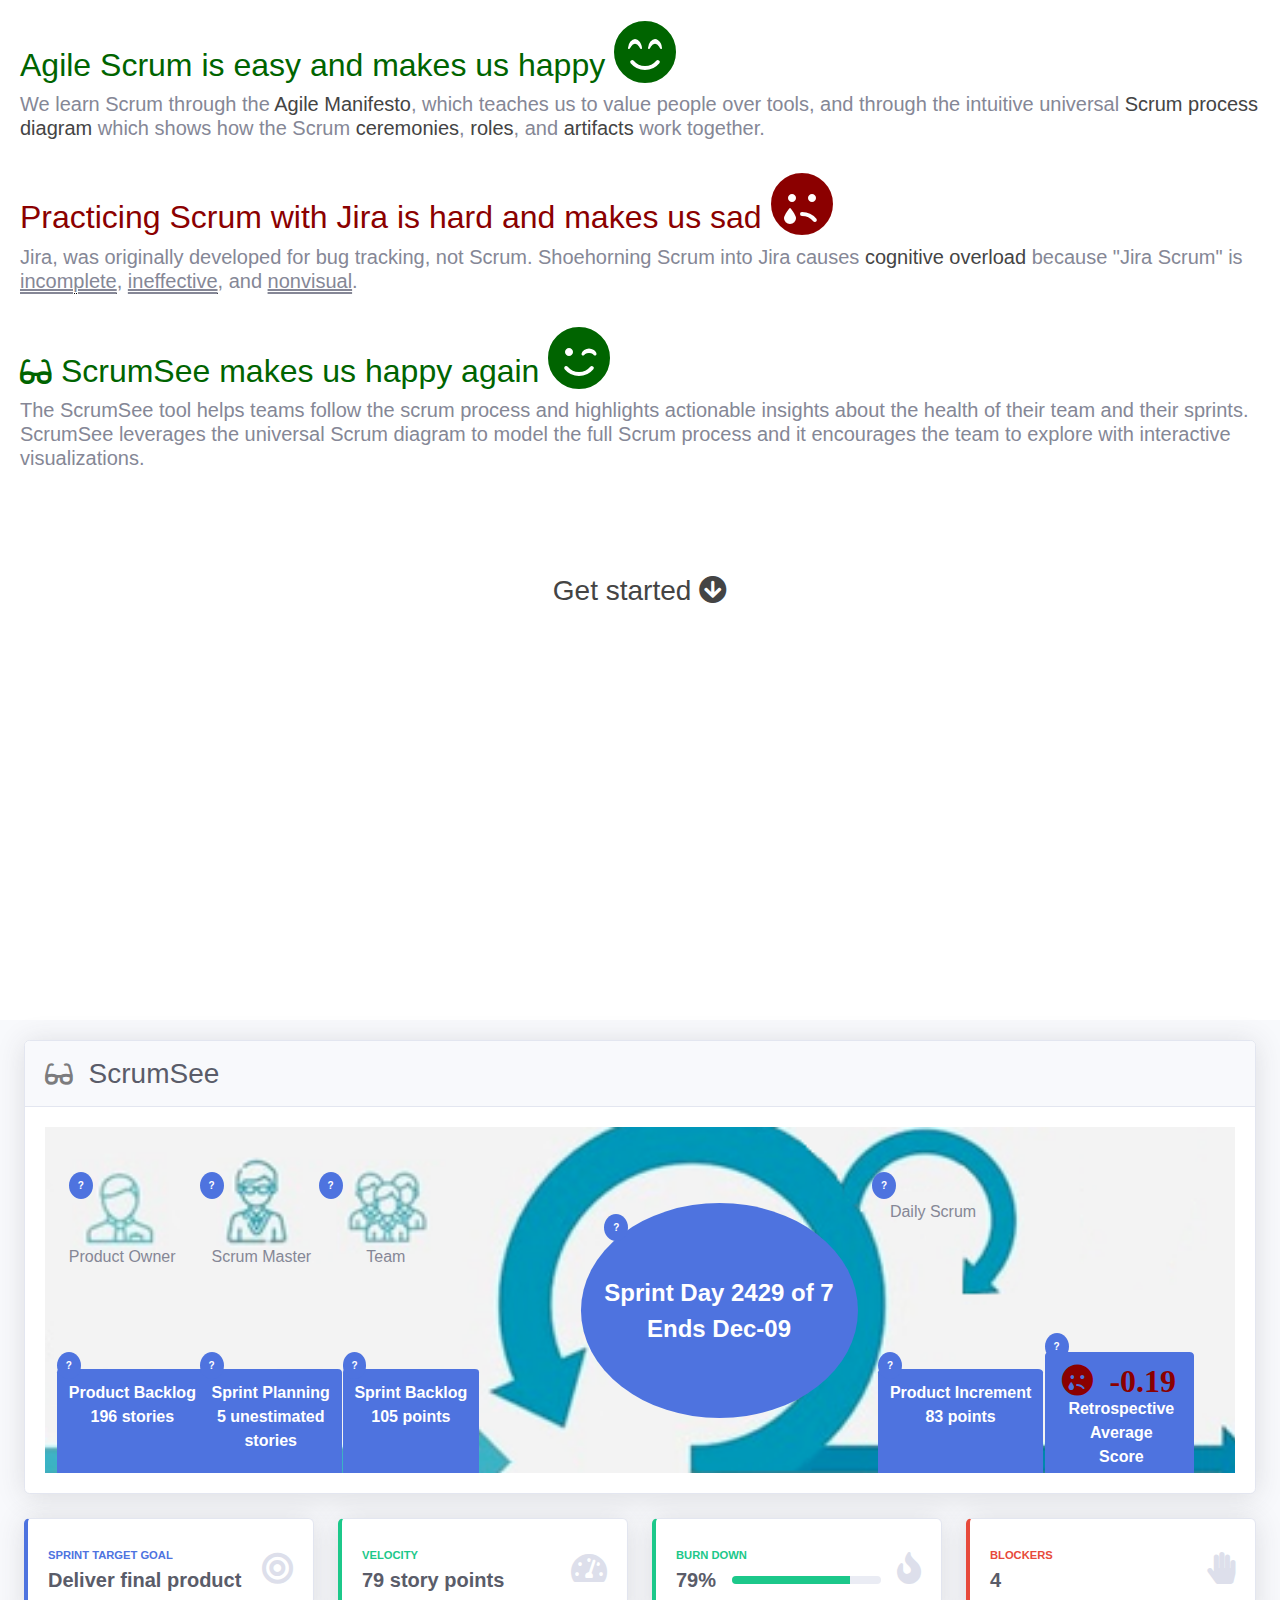
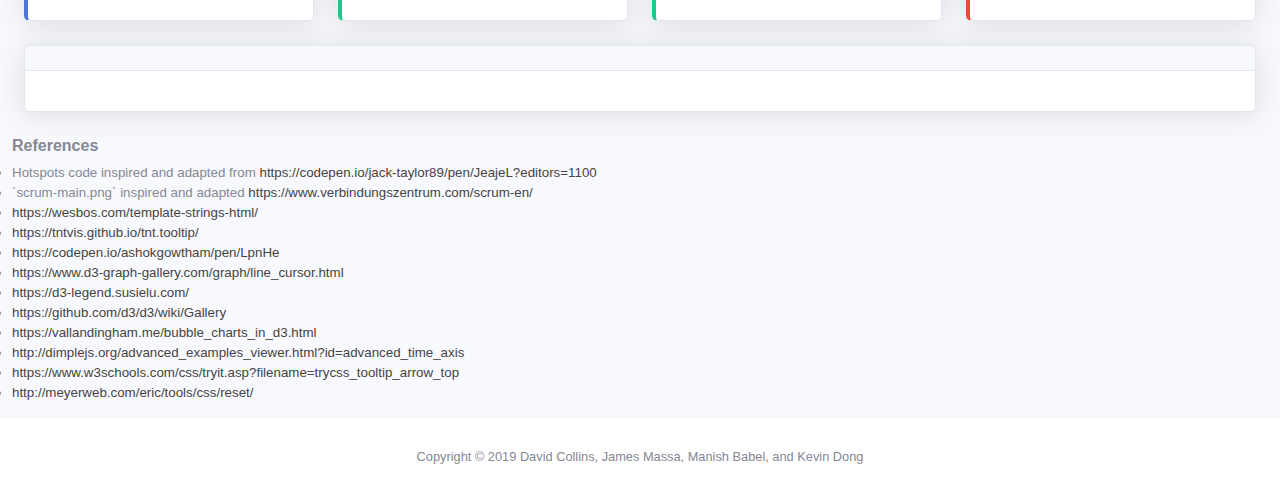
==== index.html @ c8fe5f63 "Added links to Find Out More pages" ====
<!DOCTYPE html>
<html lang="en">

<head>

  <meta charset="utf-8">
  <meta http-equiv="X-UA-Compatible" content="IE=edge">
  <meta name="viewport" content="width=device-width, initial-scale=1, shrink-to-fit=no">
  <meta name="description" content="">
  <meta name="author" content="">

  <title>ScrumSee</title>
  <link rel="icon" href="img/favicon.ico">
  <!-- Custom fonts for this template-->
  <link href="css/all.min.css" rel="stylesheet" type="text/css">
  <link href="https://fonts.googleapis.com/css?family=Nunito:200,200i,300,300i,400,400i,600,600i,700,700i,800,800i,900,900i" rel="stylesheet">
  <link href="css/reset.css" rel="stylesheet">

  <!-- Custom styles for this template-->
  <link href="css/jira-dashboard.min.css" rel="stylesheet">
  <link href="css/hotspots.css" rel="stylesheet">
  <link href="css/style.css" rel="stylesheet">
  <link rel="stylesheet" href="css/tnt.tooltip.css">

</head>

<body id="page-top">

  <!-- Page Wrapper -->
  <div id="wrapper">

    <!-- Content Wrapper -->
    <div id="content-wrapper" class="d-flex flex-column">

      <!-- Main Content -->
      <main id="content">

        <header id="overview">
          <h2 style="color:darkgreen">
            Agile Scrum is easy and makes us happy
            <i class="fas fa-smile-beam fa-2x" ></i>
          </h2>
          <h5>
            We learn Scrum through the <a href="https://agilemanifesto.org/">Agile Manifesto</a>,
            which teaches us to value people over tools,
            and through the intuitive universal <a href="https://www.visual-paradigm.com/tutorials/agile-tutorial/">Scrum process diagram</a>
            which shows how the Scrum <a href="https://thedigitalprojectmanager.com/scrum-ceremonies-made-simple/"> ceremonies</a>,
            <a href="https://www.visual-paradigm.com/scrum/what-are-the-three-scrum-roles/"> roles</a>, and
            <a href="https://www.tutorialspoint.com/scrum/scrum_artifacts.htm"> artifacts</a> work together.
          </h5>
          <br>

          <h2 style="color:darkred">
            Practicing Scrum with Jira is hard and makes us sad
            <i class="fas fa-sad-tear fa-2x"></i>
          </h2>
          <h5>
            Jira, was originally developed for bug tracking, not Scrum.  Shoehorning Scrum into Jira causes <a href="https://medium.com/@jiajingguo/how-is-data-visualization-influenced-by-our-cognitive-processes-281d8486abfe"> cognitive overload</a>
            because "Jira Scrum" is
            <i class ="doubleUnderline w3-tooltip">incomplete
              <span class="w3-tooltiptext">Jira partially models the Scrum process but omits
              support for major Scrum ceremonies such as the retrospective, showcase, and estimation poker.</span>
            </i>,
            <i class ="doubleUnderline w3-tooltip">ineffective
              <span class="w3-tooltiptext">
              Jira doesn't ground us in the universal Scrum diagram so we must mentally map
              the missing diagram to Jira, filling in Scrum ceremonies not included in Jira.
              </span>
            </i>, and
            <i class ="doubleUnderline w3-tooltip">nonvisual
              <span class="w3-tooltiptext">
                Jira relies heavily on text.  Visualizations are in a separate section
                outside the daily flow so many teams don't use them.  Moreover, the visualizations do not provide
                direct insights, i.e., Jira is better at the "what" than the "so what"
              </span>
            </i>.
          </h5>
          <br>
          <h2 style="color:darkgreen">
            <i class="fas fa-glasses fa-sm "></i>
            ScrumSee makes us happy again
            <i id="happy-again" class="fas fa-smile-wink fa-2x"></i>
          </h2>

          <h5>
            The ScrumSee tool helps teams follow the scrum process and
            highlights actionable insights about the health of their team and their sprints.
            ScrumSee leverages the universal Scrum diagram to model the full
            Scrum process and it encourages the team to explore with interactive visualizations.
          </h5>

          <br><br><br><br>
          <div id="goto-scrumsee">
            <h3>
                <a href="#scrumsee" >Get started <i class="fas fa-arrow-circle-down"></i></a>
            </h3>
          </div>
          <br><br><br><br><br><br><br><br><br><br><br><br><br><br><br><br>



        </header>

        <!-- Begin Page Content -->
        <div class="container-fluid">

          <div class="row">

            <!-- Scrum Process -->
            <div id="scrumsee" class="col-xl-12 col-lg-12">
              <div class="card shadow mb-4">
                <!-- Card Header - Dropdown -->
                <div class="card-header py-3 d-flex flex-row align-items-center justify-content-start">
                  <h1 class="h3 mb-0 text-gray-800">
                    <i class="fas fa-glasses fa-sm text-black-50"></i>&nbsp ScrumSee
                  </h1>
                  </div>
                <!-- Card Body -->
                <div class="card-body">
                  <div class="img-container">
                    <input type="checkbox" class="input" id="input-product-backlog" name="inputs">
                    <input type="checkbox" class="input-help" id="input-product-backlog-desc" name="inputs">
                    <input type="checkbox" class="input" id="input-sprint-backlog" name="inputs">
                    <input type="checkbox" class="input-help" id="input-sprint-backlog-desc" name="inputs">
                    <input type="checkbox" class="input" id="input-product-increment" name="inputs">
                    <input type="checkbox" class="input-help" id="input-product-increment-desc" name="inputs">
                    <input type="checkbox" class="input-help" id="input-po" name="inputs">
                    <input type="checkbox" class="input-help" id="input-sm" name="inputs">
                    <input type="checkbox" class="input-help" id="input-tm" name="inputs">
                    <input type="checkbox" class="input-help" id="input-daily-scrum" name="inputs">
                    <input type="checkbox" class="input-help" id="input-showcase" name="inputs">
                    <input type="checkbox" class="input-help" id="input-retrospective-desc" name="inputs">
                    <input type="checkbox" class="input" id="input-retrospective" name="inputs">
                    <input type="checkbox" class="input" id="input-sprint" name="inputs">
                    <input type="checkbox" class="input-help" id="input-sprint-desc" name="inputs">
                    <input type="checkbox" class="input" id="input-sprint-planning" name="inputs">
                    <input type="checkbox" class="input-help" id="input-sprint-planning-desc" name="inputs">
                    <span id="daily-scrum">Daily Scrum</span>
                    <span id="product-owner">Product Owner</span>
                    <span id="scrum-master">Scrum Master</span>
                    <span id="team">Team</span>
                    <label for="input-product-backlog">
                      <span id="b-product-backlog" class="button">
                        <i class="far fa-external-link-alt"></i>
                      </span>
                    </label>
                    <label for="input-product-backlog-desc">
                      <span id="b-product-backlog-desc" class="help">?</span>
                    </label>
                    <label for="input-sprint-backlog">
                      <span id="b-sprint-backlog" class="button">
                      </span>
                    </label>
                    <label for="input-sprint-backlog-desc">
                      <span id="b-sprint-backlog-desc" class="help">?</span>
                    </label>
                    <label for="input-product-increment">
                      <span id="b-product-increment" class="button">
                        <i class="far fa-external-link-alt"></i>
                      </span>
                    </label>
                    <label for="input-product-increment-desc">
                      <span id="b-product-increment-desc" class="help">?</span>
                    </label>
                    <label for="input-po">
                      <span id="b-po" class="help">?</span>
                    </label>
                    <label for="input-sm">
                      <span id="b-sm" class="help">?</span>
                    </label>
                    <label for="input-tm">
                      <span id="b-tm" class="help">?</span>
                    </label>
                    <label for="input-daily-scrum">
                      <span id="b-daily-scrum" class="help">?</span>
                    </label>
<!--                    <label for="input-showcase">-->
<!--                      <span id="b-showcase" class="help">?</span>-->
<!--                    </label>-->
                    <label for="input-retrospective-desc">
                      <span id="b-retrospective-desc" class="help">?</span>
                    </label>
                    <label for="input-retrospective">
                      <span id="b-retrospective" class="button fas fa-1x">&nbsp&nbsp</span>
                      <span id="retrospective-title">Retrospective Average Score</span>
                    </label>
                    <label for="input-sprint">
                      <span id="b-sprint" class="button" style="text-align: center">
                      </span>
                    </label>
                    <label for="input-sprint-desc">
                      <span id="b-sprint-desc" class="help">?</span>
                    </label>
                    <label for="input-sprint-planning">
                      <span id="b-sprint-planning" class="button"></span>
                    </label>
                    <label for="input-sprint-planning-desc">
                      <span id="b-sprint-planning-desc" class="help">?</span>
                    </label>
                    <div id="content-product-backlog-desc" class="content">
                      <div style="text-align: right;">
                        <label for="input-product-backlog-desc" class="cross">X</label>
                      </div>
                      <h1>Product Backlog</h1>
                      <p class="bodyCopy"></p>
                      <a href="https://www.agilealliance.org/glossary/backlog/" class="cta">Find out more</a>
                    </div>
                    <div id="content-sprint-backlog-desc" class="content">
                      <div style="text-align: right;">
                        <label for="input-sprint-backlog-desc" class="cross">X</label>
                      </div>
                      <h1>Sprint Backlog</h1>
                      <p class="bodyCopy"></p>
                      <a href="https://www.agilealliance.org/glossary/sprint-backlog/" class="cta">Find out more</a>
                    </div>
                    <div id="content-product-increment-desc" class="content">
                      <div style="text-align: right;">
                        <label for="input-product-increment-desc" class="cross">X</label>
                      </div>
                      <h1>Product Increment</h1>
                      <p class="bodyCopy"></p>
                      <a href="https://www.scrum.org/resources/what-is-an-increment" class="cta">Find out more</a>
                    </div>
                    <div id="content-po" class="content">
                      <div style="text-align: right;">
                        <label for="input-po" class="cross">X</label>
                      </div>
                      <h1>Product Owner</h1>
                      <p class="bodyCopy"></p>
                      <a href="https://www.agilealliance.org/glossary/product-owner/" class="cta">Find out more</a>
                    </div>
                    <div id="content-sm" class="content">
                      <div style="text-align: right;">
                        <label for="input-sm" class="cross">X</label>
                      </div>
                      <h1>Scrum Master</h1>
                      <p class="bodyCopy"></p>
                      <a href="https://www.agilealliance.org/glossary/scrum-master/" class="cta">Find out more</a>
                    </div>
                    <div id="content-tm" class="content">
                      <div style="text-align: right;">
                        <label for="input-tm" class="cross">X</label>
                      </div>
                      <h1>Team</h1>
                      <p class="bodyCopy"></p>
                      <a href="https://www.agilealliance.org/glossary/team/" class="cta">Find out more</a>
                    </div>
                    <div id="content-daily-scrum" class="content">
                      <div style="text-align: right">
                        <label for="input-daily-scrum" class="cross">X</label>
                      </div>
                      <h1>Daily Scrum</h1>
                      <p class="bodyCopy"></p>
                      <a href="https://www.scrum.org/resources/what-is-a-daily-scrum" class="cta">Find out more</a>
                    </div>
                    <div id="content-showcase" class="content">
                      <div style="text-align: right;">
                        <label for="input-showcase" class="cross">X</label>
                      </div>
                      <h1>Showcase</h1>
                      <p class="bodyCopy"></p>
                      <a href="https://www.agilealliance.org/glossary/showcase/" class="cta">Find out more</a>
                    </div>
                    <div id="content-retrospective-desc" class="content">
                      <div style="text-align: right;">
                        <label for="input-retrospective-desc" class="cross">X</label>
                      </div>
                      <h1>Retrospective</h1>
                      <p class="bodyCopy"></p>
                      <a href="https://www.agilealliance.org/glossary/heartbeatretro/" class="cta">Find out more</a>
                    </div>
                    <div id="content-sprint-desc" class="content">
                      <div style="text-align: right;">
                        <label for="input-sprint-desc" class="cross">X</label>
                      </div>
                      <h1>Sprint</h1>
                      <p class="bodyCopy"></p>
                      <a href="https://www.scrum.org/resources/what-is-a-sprint-in-scrum" class="cta">Find out more</a>
                    </div>
                    <div id="content-sprint-planning-desc" class="content">
                      <div style="text-align: right;">
                        <label for="input-sprint-planning-desc" class="cross">X</label>
                      </div>
                      <h1>Sprint Planning</h1>
                      <p class="bodyCopy"></p>
                      <a href="https://www.agilealliance.org/glossary/sprint-planning/" class="cta">Find out more</a>
                    </div>
                  </div>
                </div>
              </div>
            </div>
        </div>

          <!-- Content Row -->

          <!-- Content Row -->
          <div class="row">

            <!-- Goal Card -->
            <div class="col-xl-3 col-md-3 mb-4">
              <div class="card border-left-primary shadow h-100 py-2">
                <div class="card-body">
                  <div class="row no-gutters align-items-center">
                    <div class="col mr-2">

                      <div class="text-xs font-weight-bold text-primary text-uppercase mb-1">Sprint Target Goal</div>
                      <div id="sprint-goal" class="h5 mb-0 font-weight-bold text-gray-800"></div>
                    </div>
                    <div class="col-auto">
                      <i class="fas fa-bullseye fa-2x text-gray-300"></i>
                    </div>
                  </div>
                </div>
              </div>
            </div>

            <!-- Velocity Card -->
            <div id="velocity-card" class="col-xl-3 col-md-3 mb-4">
              <div class="card border-left-success shadow h-100 py-2">
                <div class="card-body">
                  <div class="row no-gutters align-items-center">
                    <div class="col mr-2">
                      <div class="text-xs font-weight-bold text-success text-uppercase mb-1">Velocity</div>
                      <div id="scrum-velocity" class="h5 mb-0 font-weight-bold text-gray-800">story points</div>
                    </div>
                    <div class="col-auto">
                      <i class="fas fa-tachometer-alt fa-2x text-gray-300"></i>
                    </div>
                  </div>
                </div>
              </div>
              </a>
            </div>

            <!-- Burn Down Card -->
            <div id="burn-down-card" class="col-xl-3 col-md-3 mb-4">
              <div class="card border-left-success shadow h-100 py-2">
                <div class="card-body">
                  <div class="row no-gutters align-items-center">
                    <div class="col mr-2">
                      <div class="text-xs font-weight-bold text-success text-uppercase mb-1">Burn Down</div>
                      <div class="row no-gutters align-items-center">
                        <div class="col-auto">
                          <div id="scrum-burndown-pct" class="h5 mb-0 mr-3 font-weight-bold text-gray-800"></div>
                        </div>
                        <div class="col">
                          <div class="progress progress-sm mr-2">
                            <div id="burn-down-progress" class="progress-bar bg-success" role="progressbar" style="width: 0" aria-valuenow="50" aria-valuemin="0" aria-valuemax="100"></div>
                          </div>
                        </div>
                      </div>
                    </div>
                    <div class="col-auto">
                      <i class="fas fa-fire fa-2x text-gray-300"></i>
                    </div>
                  </div>
                </div>
              </div>
              </a>
            </div>

            <!-- Blockers Card -->
            <div id="blockers-card" class="col-xl-3 col-md-3 mb-4">
              <div class="card border-left-danger shadow h-100 py-2">
                <div class="card-body">
                  <div class="row no-gutters align-items-center">
                    <div class="col mr-2">
                      <div class="text-xs font-weight-bold text-danger text-uppercase mb-1">Blockers</div>
                      <div id="total-blockers" class="h5 mb-0 font-weight-bold text-gray-800"></div>
                    </div>
                    <div class="col-auto">
                      <i class="fas fa-hand-paper fa-2x text-gray-300"></i>
                    </div>
                  </div>
                </div>
              </div>
              </a>
            </div>
          </div>

          <!-- Content Row -->

          <div class="row">
            <!-- Visualizations -->
            <div class="col-xl-12 col-lg-12">
              <div class="card shadow mb-4">
                <!-- Card Header - Dropdown -->
                <div class="card-header">
                  <div class="row">
                    <div class="col-md-3">
                      <div class="scrum-selector scope-selector" style="display: none">
                        <div class="row">
                          <div class="col-md-1"><label for="sprint-selector">Sprint</label></div>
                          <div class="col-md-11"><select id="sprint-selector" name="sprint-selector"></select></div>
                        </div>
                      </div>
                    </div>
                    <div class="col-md-3">
                      <div class="scrum-selector scope-selector velocity-selector" style="display: none">
                        <div class="row">
                          <div class="col-md-4"><label for="issue-property-selector">Issue Property</label></div>
                          <div class="col-md-8"> <select id="issue-property-selector" name="issue-property-selector">
                            <option value="priorities" selected>Priorities</option>
                            <option value="components">Components</option>
                            <option value="issueType">Issue Type</option>
                          </select></div>
                        </div>
                      </div>
                    </div>
                    <div class="col-md-3">
                      <div class="scrum-selector velocity-selector" style="display: none">
                        <div class="row">
                          <div class="col-md-4"><label for="issue-metric-selector">Issue Metric</label></div>
                          <div class="col-md-8"> <select id="issue-metric-selector" name="issue-metric-selector">
                            <option value="totalStoryPoints" selected>Total Story Points</option>
                            <option value="completedStoryPoints" >Completed Story Points</option>
                            <option value="issueCount">Issue Count</option>
                          </select></div>
                        </div>
                      </div>
                    </div>

                  </div>
                </div>

                <!-- Card Body -->
                <div class="card-body" >
                  <div id="burn-down-chart" class="viz">
                    Burn Down Chart
                  </div>
                  <div id="employee-chart" class="viz"></div>
                  <div id="velocity-chart" class="viz"></div>
                  <div id="retrospective-chart" class="viz"></div>
                  <div class="container-fluid">
                    <div class="row">
                      <div class="col-xl-6 col-lg-6">
                        <div id="scope-chart" class="viz">
                        </div>
                      </div>
                      <div class="col-xl-6 col-lg-6">
                        <div id="story-details" class="viz">This is story</div>
                        <div id="story-chart" class="viz"></div>
                      </div>
                    </div>
                  </div>
                </div>
                <!-- End Card Body -->
              </div>
            </div>
          </div>

        <!-- /.container-fluid -->
        <div class="row reference">
            <section>
                <h4>References</h4>
                <ul>
                    <li>Hotspots code inspired and adapted from <a href=https://codepen.io/jack-taylor89/pen/JeajeL?editors=1100>https://codepen.io/jack-taylor89/pen/JeajeL?editors=1100</a></li>
                    <li>`scrum-main.png` inspired and adapted <a href=https://www.verbindungszentrum.com/scrum-en/>https://www.verbindungszentrum.com/scrum-en/</a></li>
                    <li><a href=https://wesbos.com/template-strings-html/>https://wesbos.com/template-strings-html/</a></li>
                    <li><a href=https://tntvis.github.io/tnt.tooltip/>https://tntvis.github.io/tnt.tooltip/</a></li>
                    <li><a href=https://codepen.io/ashokgowtham/pen/LpnHe>https://codepen.io/ashokgowtham/pen/LpnHe</a></li>
                    <li><a href=https://www.d3-graph-gallery.com/graph/line_cursor.html>https://www.d3-graph-gallery.com/graph/line_cursor.html</a></li>
                    <li><a href=https://d3-legend.susielu.com/>https://d3-legend.susielu.com/</a></li>
                    <li><a href=https://github.com/d3/d3/wiki/Gallery>https://github.com/d3/d3/wiki/Gallery</a></li>
                    <li><a href=https://vallandingham.me/bubble_charts_in_d3.html>https://vallandingham.me/bubble_charts_in_d3.html</a></li>
                    <li><a href=http://dimplejs.org/advanced_examples_viewer.html?id=advanced_time_axis>http://dimplejs.org/advanced_examples_viewer.html?id=advanced_time_axis</a></li>
                    <li><a href="https://www.w3schools.com/css/tryit.asp?filename=trycss_tooltip_arrow_top">https://www.w3schools.com/css/tryit.asp?filename=trycss_tooltip_arrow_top</a></li>
                    <li><a href="http://meyerweb.com/eric/tools/css/reset/">http://meyerweb.com/eric/tools/css/reset/</a></li>
                </ul>
            </section>
        </div>
      </div>

      </main>
      <!-- End of Main Content -->

      <!-- Footer -->
      <footer class="sticky-footer bg-white">
        <div class="container my-auto">
          <div class="copyright text-center my-auto">
            <span>Copyright &copy; 2019 David Collins, James Massa, Manish Babel, and Kevin Dong</span>
          </div>
        </div>
      </footer>
      <!-- End of Footer -->


    </div>
    <!-- End of Content Wrapper -->

  </div>
  <!-- End of Page Wrapper -->

  <!-- Scroll to Top Button-->
  <a class="scroll-to-top rounded" href="#page-top">
    <i class="fas fa-angle-up"></i>
  </a>

  <!-- Bootstrap core JavaScript-->
  <script src="js/lib/jquery.min.js"></script>
  <script src="js/lib/popper.min.js"></script>
  <script src="js/lib/bootstrap.min.js"></script>
  <!-- Core plugin JavaScript-->

  <!-- Dependencies for all pages-->
  <script src="js/lib/d3.min.js"></script>
  <script src="js/lib/d3-legend.js"></script>
  <script src="js/lib/d3-tip.js"></script>
  <script src="js/lib/tnt.tooltip.min.js"></script>
  <script src="js/lib/queue.min.js"></script>
  <script src="js/data-plumper.js"></script>
  <script src="js/issuestore.js"></script>
  <script src="js/retrostore.js"></script>
  <script src="js/scrumstore.js"></script>
  <script src="js/svg.js"></script>

  <!-- Page level plugins -->

  <!-- Page level custom scripts -->
  <script src="js/issue-property-control.js"></script>
  <script src="js/vis-scrum.js"></script>
  <script src="js/vis-scope.js"></script>
  <script src="js/vis-story-chart.js"></script>
  <script src="js/vis-velocity.js"></script>
  <script src="js/vis-retro.js"></script>
  <script src="js/employee-chart.js"></script>

  <!-- Main script -->
  <script src="js/main.js"></script>


</body>

</html>
---- css/hotspots.css ----
/*references */
/* Hotspots code inspired and adapted from https://codepen.io/jack-taylor89/pen/JeajeL?editors=1100 */
body { margin: 0 !important; padding: 0 !important; width: 100% !important; font-family: -apple-system, BlinkMacSystemFont, 'Segoe UI', Roboto, Helvetica, Arial, sans-serif, 'Apple Color Emoji', 'Segoe UI Emoji', 'Segoe UI Symbol' !important; }
.img-container { position: relative; overflow: hidden; height: 27vw; background-image:url("../img/scrum-main.png"); background-size: cover;}
input { display: none; }
p { margin: 0; }
.button { color: white; font-weight: bold; font-size: 1em; background-color: #4e73df; display: inline; border-radius: 3%; cursor: pointer; animation: fadein .5s; animation: pulse 1.5s infinite; vertical-align: top;}
.help { color: white; font-weight: bold; font-size: 1em; background-color: #4e73df; display: block; padding: .5% .75%; font-size: x-small; border-radius: 100%; cursor: pointer; animation: fadein .5s; animation: pulse 1.5s infinite; }
.content { background: white; padding: 1rem 1rem 1rem 1rem; vertical-align: top; text-align: center; display: none; margin: 10%; border-radius: 8px; box-shadow: 0 4px 2px -2px rgba(211,47,47,0); }
.cross { font-weight: bold; }

#b-product-backlog,
#b-sprint-backlog,
#b-sprint-planning,
#b-product-increment{
    padding-top: 1%;
    padding-bottom: 4%;
    padding-left: 1%;
    padding-right: 1%;
    position: absolute;
    top: 70%;
    text-align: center;

}

#b-retrospective{
    padding-top: 1%;
    padding-bottom: 7%;
    padding-left: 1.5%;
    padding-right: 1.5%;
    position: absolute;
    top: 65%;
    text-align: center;
}

#retrospective-title{
    position: absolute;
    top: 78%;
    left: 86%;
    font-weight: bold;
    text-align: center;
    color: white;
    padding-right: 10%;
}

#velocity-card:hover,
#burn-down-card:hover,
#blockers-card:hover,
#retrospective-title:hover{cursor: pointer;}

#b-product-backlog-desc,
#b-product-backlog { left: 1%;}

#b-product-backlog:hover{
    background-image:url("../img/backlog1.png");
    background-size: cover;
    color: transparent;
}

#b-sprint-planning-desc,
#b-sprint-planning { left: 13%;}

#b-sprint-backlog-desc,
#b-sprint-backlog  { left: 25%;}

#b-sprint-backlog:hover{
    background-image:url("../img/backlog2.png");
    background-size: cover;
    color: transparent;
}

#b-product-increment-desc,
#b-product-increment { left: 70%;}

#b-product-increment:hover{
    background-image:url("../img/backlog3.png");
    background-size: cover;
    color: transparent;
}

#b-retrospective-desc,
#b-retrospective {left: 84%;}
#b-retrospective {font-size: xx-large;}
#b-retrospective:hover {background: gray; }

#b-po,
#b-sm,
#b-tm,
#b-daily-scrum { top: 13%;}

#daily-scrum{top: 21%; left: 71%;}
#b-daily-scrum { left: 69.5%;}

#b-po { left: 2%; }
#b-sm { left: 13%; }
#b-tm { left: 23%; }

#product-owner,
#scrum-master,
#team {top: 34%;}

#product-owner{left: 2%;}
#scrum-master{left: 14%;}
#team {left: 27%;}

#b-sprint { top: 22%; left: 45%;
            padding-top: 6%; padding-bottom: 6%;
            padding-left: 2%; padding-right: 2%;
            border-radius: 100% ;
            font-size: x-large;
}
#b-sprint-desc{ top: 25%; left: 47%; font-weight: bold;}

#b-showcase { top: 55%; left: 93%; }

#b-retrospective-desc { top: 59.5%; }

#b-product-increment-desc,
#b-product-backlog-desc,
#b-sprint-backlog-desc,
#b-sprint-planning-desc{ top: 65%}


#b-po,
#b-sm,
#b-tm,
#daily-scrum,
#product-owner,
#scrum-master,
#team,
#b-daily-scrum,
#b-sprint,
#b-sprint-desc,
#b-showcase,
#b-product-increment-desc,
#b-product-backlog-desc,
#b-sprint-backlog-desc,
#b-sprint-planning-desc,
#b-retrospective-desc { position: absolute; }

#input-product-backlog-desc:checked ~ #content-product-backlog-desc,
#input-sprint-backlog-desc:checked ~ #content-sprint-backlog-desc,
#input-product-increment-desc:checked ~ #content-product-increment-desc,
#input-po:checked ~ #content-po,
#input-sm:checked ~ #content-sm,
#input-tm:checked ~ #content-tm,
#input-retrospective-desc:checked ~ #content-retrospective-desc,
#input-daily-scrum:checked ~ #content-daily-scrum,
#input-showcase:checked ~ #content-showcase,
#input-sprint-desc:checked ~ #content-sprint-desc,
#input-sprint-planning-desc:checked ~ #content-sprint-planning-desc
{ display: block !important; animation: fadein .5s; }

.input-help:checked ~ label .button,
.input-help:checked ~ label .help { display: none !important; animation: fadeout .5s; }

.button:hover,
.help:hover { color: #4e73df; background: white; }

.cta { display: inline-block; background: #4e73df; color: white; padding: 12px 24px; margin-top: 18px; border-radius: 24px; text-decoration: none; transition: all .3s ease; }
.cta:hover { text-decoration: underline !important; box-shadow: 0 0 0 6px rgba(211, 46, 46, 0.4); }
@keyframes fadein {
    from { opacity: 0; }
    to   { opacity: 1; }
}
@keyframes fadeout {
    from { opacity: 0; }
    to   { opacity: 1; }
}
@keyframes pulse {
    from { box-shadow: 0 0 0 0px rgba(78, 115, 223); }
    to { box-shadow: 0 0 0 5px rgba(0, 0, 0, 0); }
}
/******* End Hotspots ******************/
---- css/style.css ----
/* Styles from W3 Schools for double underlines and their tooltips*/
/* https://www.w3schools.com/css/tryit.asp?filename=trycss_tooltip_arrow_top */

ul {
    list-style-position: initial;
}

.doubleUnderline {
    text-decoration-line: underline;
    text-decoration-style: double;
}

.w3-tooltip {
    position: relative;
    display: inline-block;
    border-bottom: 1px dotted black;
}

.w3-tooltip .w3-tooltiptext {
    visibility: hidden;
    width: 300px;
    background-color: darkred;
    color: antiquewhite;
    text-align: center;
    border-radius: 6px;
    padding: 10px;
    position: absolute;
    z-index: 1;
    top: 150%;
    left: 50%;
    margin-left: -60px;
}

.w3-tooltip .w3-tooltiptext::after {
    content: "";
    position: absolute;
    bottom: 100%;
    left: 10%;
    margin-left: -5px;
    border-width: 5px;
    border-style: solid;
    border-color: transparent transparent darkred transparent;
}

.w3-tooltip:hover .w3-tooltiptext {
    visibility: visible;
}

#sprint-selector {margin-left: 40px; }

#sprint-selector:focus {outline: none;}

#overview {
    background-color: white;
    padding: 20px;
    margin-bottom: 20px;
}

#goto-scrumsee{text-align: center;}

.link {
    fill: none;
    stroke: #ccc;
    stroke-width: 2px;
}

.node circle {
    fill: #fff;
    stroke: steelblue;
    stroke-width: 3px;
}

.node text { font: 12px sans-serif; }

.legendLinear text {
    font-size: 11px;
    fill: white;
}

.tooltip {
    position: absolute;
    /*display: none;*/
    background:blue;
    border-radius: 3px;
    box-shadow: -3px 3px 15px #888;
    color: red;
    padding: 6px;
}
/* Tooltip CSS */
.d3-tip {
    line-height: 1.5;
    font-weight: 400;
    font-family:"avenir next", Arial, sans-serif;
    padding: 6px;
    background: rgba(0, 0, 0, 0.6);
    color: white;
    border-radius: 1px;
    pointer-events: none;
}

/* Creates a small triangle extender for the tooltip */
.d3-tip:after {
    box-sizing: border-box;
    display: inline;
    font-size: 8px;
    width: 100%;
    line-height: 1.5;
    color: rgba(0, 0, 0, 0.6);
    position: absolute;
    pointer-events: none;

}

/* Northward tooltips */
.d3-tip.n:after {
    content: "\25BC";
    margin: -1px 0 0 0;
    top: 100%;
    left: 0;
    text-align: center;
}

/* Eastward tooltips */
.d3-tip.e:after {
    content: "\25C0";
    margin: -4px 0 0 0;
    top: 50%;
    left: -8px;
}

/* Southward tooltips */
.d3-tip.s:after {
    content: "\25B2";
    margin: 0 0 1px 0;
    top: -8px;
    left: 0;
    text-align: center;
}

/* Westward tooltips */
.d3-tip.w:after {
    content: "\25B6";
    margin: -4px 0 0 -1px;
    top: 50%;
    left: 100%;
}
.legendLinear text {
    font-size: 11px;
    fill: black;
}

.PT_Serif_original{
    font-family: 'PT Serif', serif;

}
.PT_Serif{
    font-family: 'PT Serif', serif;
    font-size: 22px;
}

.PT_Serif_Legend{
    font-family: 'PT Serif', serif;
    font-size: 15px;
}
.PT_Serif_Small{
    font-family: 'PT Serif', serif;
    font-size: 18px;
}

.x-axis, .y-axis, .layerLegend {
    font-size: 7px;
}

/*Line chart */
.axis text {
    font-size: 14pt;
}

.label {
    fill: lightgray;
}

#retro-title {
    margin-top: 0px;
    text-align: center;
    font-size: 16pt;
    font-weight: bold;
}

#retro-subtitle {
    font-style: italic;
    margin-top: 10px;
    margin-bottom: 20px;
    text-align: center;
    font-size: 14pt;
}

.PT_Serif{
    font-family: 'PT Serif', serif;
}
#view_select {
    margin-top: 10px;
}

a, a:visited, a:active {
    color: #444;
}

footer {
    text-align: center;
}

#play-button {
    position: absolute;
    top: 140px;
    left: 50px;
    background: #f08080;
    padding-right: 26px;
    border-radius: 3px;
    border: none;
    color: white;
    margin: 0;
    padding: 0 12px;
    width: 60px;
    cursor: pointer;
    height: 30px;
}

#play-button:hover {
    background-color: #696969;
}
.ticks {
    font-size: 10px;
}

.track,
.track-inset,
.track-overlay {
    stroke-linecap: round;
}

.track {
    stroke: #000;
    stroke-opacity: 0.3;
    stroke-width: 10px;
}

.track-inset {
    stroke: #dcdcdc;
    stroke-width: 8px;
}

.track-overlay {
    pointer-events: stroke;
    stroke-width: 50px;
    stroke: transparent;
    cursor: crosshair;
}
.handle {
    fill: #fff;
    stroke: #000;
    stroke-opacity: 0.5;
    stroke-width: 1.25px;
}

.axis line,
.axis path {
    fill: none;
    stroke: #555;
    shape-rendering: crispEdges;
}

.tick text {
    font-family: sans-serif;
    font-size: 11px;
    fill: #555;
}

/*.x-axis text {*/
/*    font-weight: 600;*/
/*}*/

path.arc:hover {
    opacity: 0.7;
}

.randomize {
    float: left;
    display: block;
    width: 90px;
    font-size: 14px;
    padding: 0.7em 1em;
    margin: 1em 0.5em;
    border: 0.01em solid rgb(197,197,197);
    background-color: rgb(240,240,240);
    border-radius: 0.1em;
    color: rgb(30,30,30);
    text-align: center;
}

.line {
    fill: none;
    stroke: #fdb462;
    stroke-width: 5px;
}

@font-face {
    font-family: 'Solway';
    font-style: normal;
    font-weight: 400;
    font-display: swap;
    src: local('Solway Regular'), local('Solway-Regular'), url(https://fonts.gstatic.com/s/solway/v1/AMOQz46Cs2uTAOCmhXo8sOUcUw.woff2) format('woff2');
    unicode-range: U+0000-00FF, U+0131, U+0152-0153, U+02BB-02BC, U+02C6, U+02DA, U+02DC, U+2000-206F, U+2074, U+20AC, U+2122, U+2191, U+2193, U+2212, U+2215, U+FEFF, U+FFFD;
}

.reference li {
    font-size: 10pt;
}

.reference h4 {
    font-size: 12pt;
    font-weight: bold;
}
---- css/tnt.tooltip.css ----
div .tnt_tooltip {
  display: block;
  position: absolute;
  top: 0px;
  opacity: 0;
  border: 2px solid;
  background-color: #FFFFFF;
  font-size: 12px; }
  div .tnt_tooltip h1 {
    font-size: 30px; }
  div .tnt_tooltip .link {
    color: blue; }
    div .tnt_tooltip .link:hover {
      cursor: pointer; }

div .tnt_tooltip_active {
  opacity: 1;
  z-index: 1001; }

.tnt_tooltip_closer:before, .tnt_tooltip_closer:after {
  content: '';
  position: absolute;
  width: 16px;
  height: 4px;
  background-color: white;
  border-radius: 2;
  -webkit-border-radius: 2;
  -moz-border-radius: 2;
  border-radius: 2px;
  top: 8px;
  box-shadow: 0 0 2px 0 #ccc; }

.tnt_tooltip_closer {
  width: 20px;
  height: 20px;
  background-color: black;
  position: absolute;
  right: -10px;
  top: -10px;
  border-radius: 6px; }
  .tnt_tooltip_closer:before {
    -webkit-transform: rotate(45deg);
    -moz-transform: rotate(45deg);
    -o-transform: rotate(45deg);
    -ms-transform: rotate(45deg);
    transform: rotate(45deg);
    left: 2px; }
  .tnt_tooltip_closer:after {
    -webkit-transform: rotate(-45deg);
    -moz-transform: rotate(-45deg);
    -o-transform: rotate(-45deg);
    -ms-transform: rotate(-45deg);
    transform: rotate(-45deg);
    right: 2px; }

.tnt_zmenu {
  font-size: 10px;
  border-style: solid;
  border-collapse: collapse; }
  .tnt_zmenu th, .tnt_zmenu td {
    padding-top: 5px;
    padding-right: 5px;
    padding-left: 5px;
    padding-bottom: 5px;
    white-space: normal;
    text-align: left;
    vertical-align: top;
    font-size: 16px; }
  .tnt_zmenu th {
    cursor: move; }
  .tnt_zmenu th:active {
    cursor: move; }
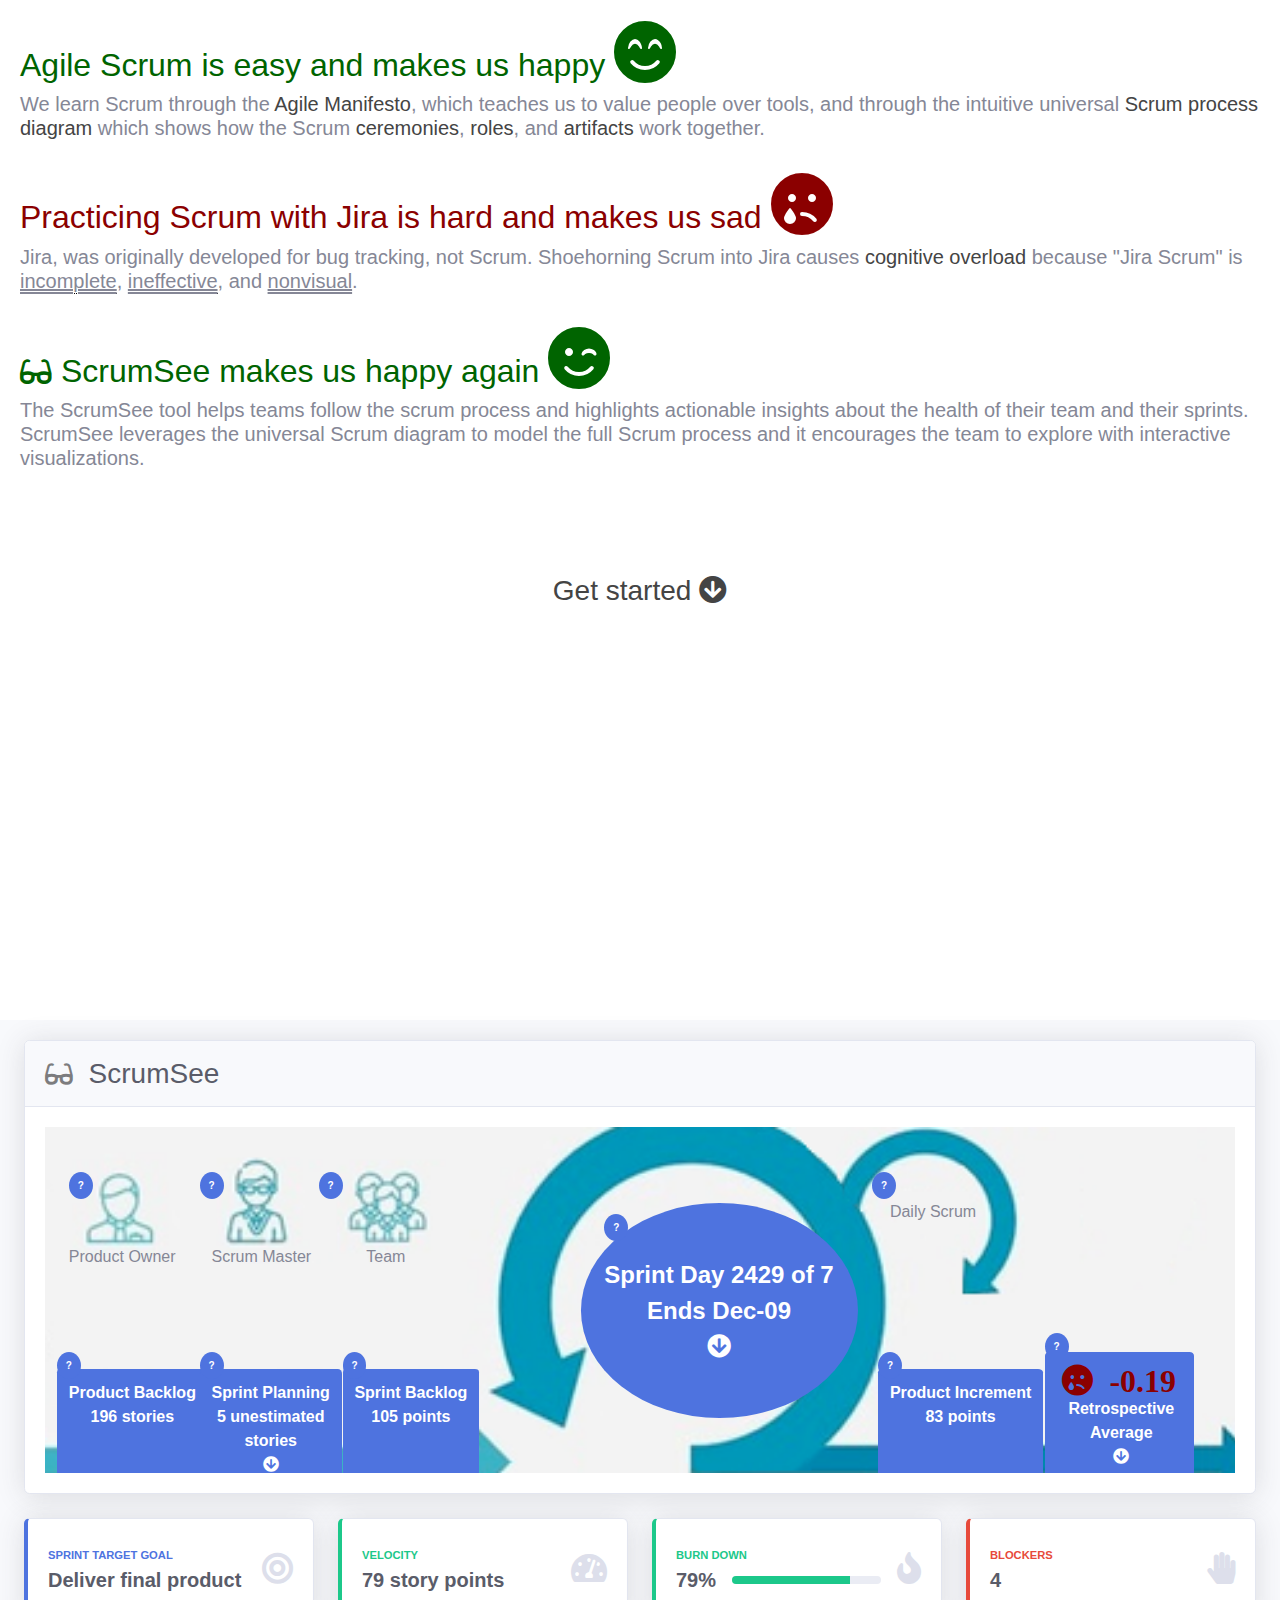
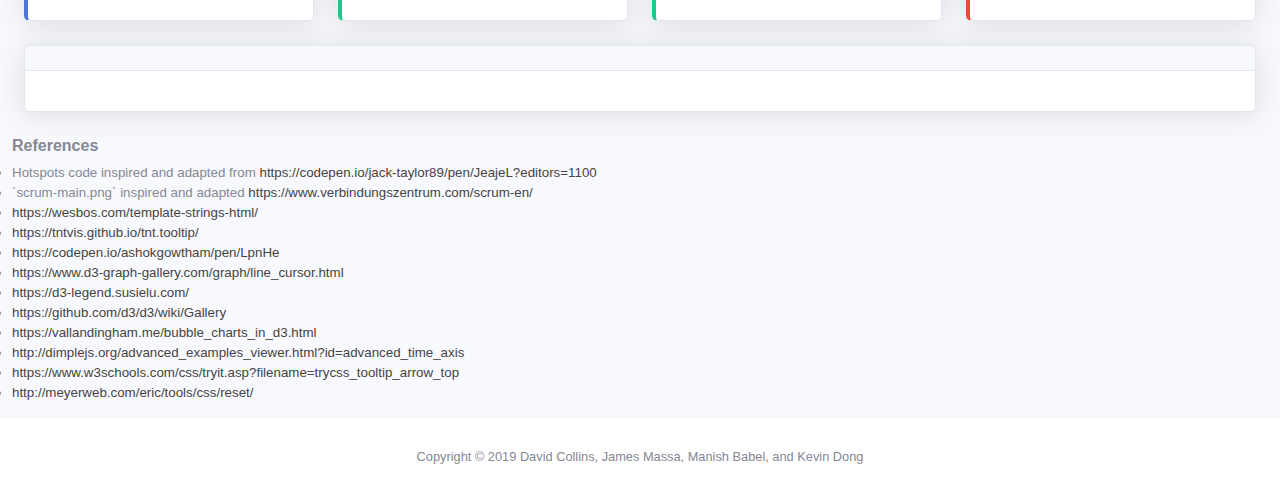
==== commit 3e3d76da: "down arrows to the visualizations" ====
--- a/index.html
+++ b/index.html
@@ -140,9 +140,7 @@
                     <span id="scrum-master">Scrum Master</span>
                     <span id="team">Team</span>
                     <label for="input-product-backlog">
-                      <span id="b-product-backlog" class="button">
-                        <i class="far fa-external-link-alt"></i>
-                      </span>
+                      <span id="b-product-backlog" class="button"></span>
                     </label>
                     <label for="input-product-backlog-desc">
                       <span id="b-product-backlog-desc" class="help">?</span>
@@ -155,9 +153,7 @@
                       <span id="b-sprint-backlog-desc" class="help">?</span>
                     </label>
                     <label for="input-product-increment">
-                      <span id="b-product-increment" class="button">
-                        <i class="far fa-external-link-alt"></i>
-                      </span>
+                      <span id="b-product-increment" class="button"></span>
                     </label>
                     <label for="input-product-increment-desc">
                       <span id="b-product-increment-desc" class="help">?</span>
@@ -181,8 +177,11 @@
                       <span id="b-retrospective-desc" class="help">?</span>
                     </label>
                     <label for="input-retrospective">
-                      <span id="b-retrospective" class="button fas fa-1x">&nbsp&nbsp</span>
-                      <span id="retrospective-title">Retrospective Average Score</span>
+                      <span id="b-retrospective" class="button fas fa-1x"></span>
+                      <span id="retrospective-title">
+                        Retrospective Average
+                        <br><i class="fas fa-arrow-circle-down"></i>
+                      </span>
                     </label>
                     <label for="input-sprint">
                       <span id="b-sprint" class="button" style="text-align: center">
--- a/css/hotspots.css
+++ b/css/hotspots.css
@@ -104,7 +104,7 @@
 #team {left: 27%;}
 
 #b-sprint { top: 22%; left: 45%;
-            padding-top: 6%; padding-bottom: 6%;
+            padding-top: 4.5%; padding-bottom: 4.5%;
             padding-left: 2%; padding-right: 2%;
             border-radius: 100% ;
             font-size: x-large;
